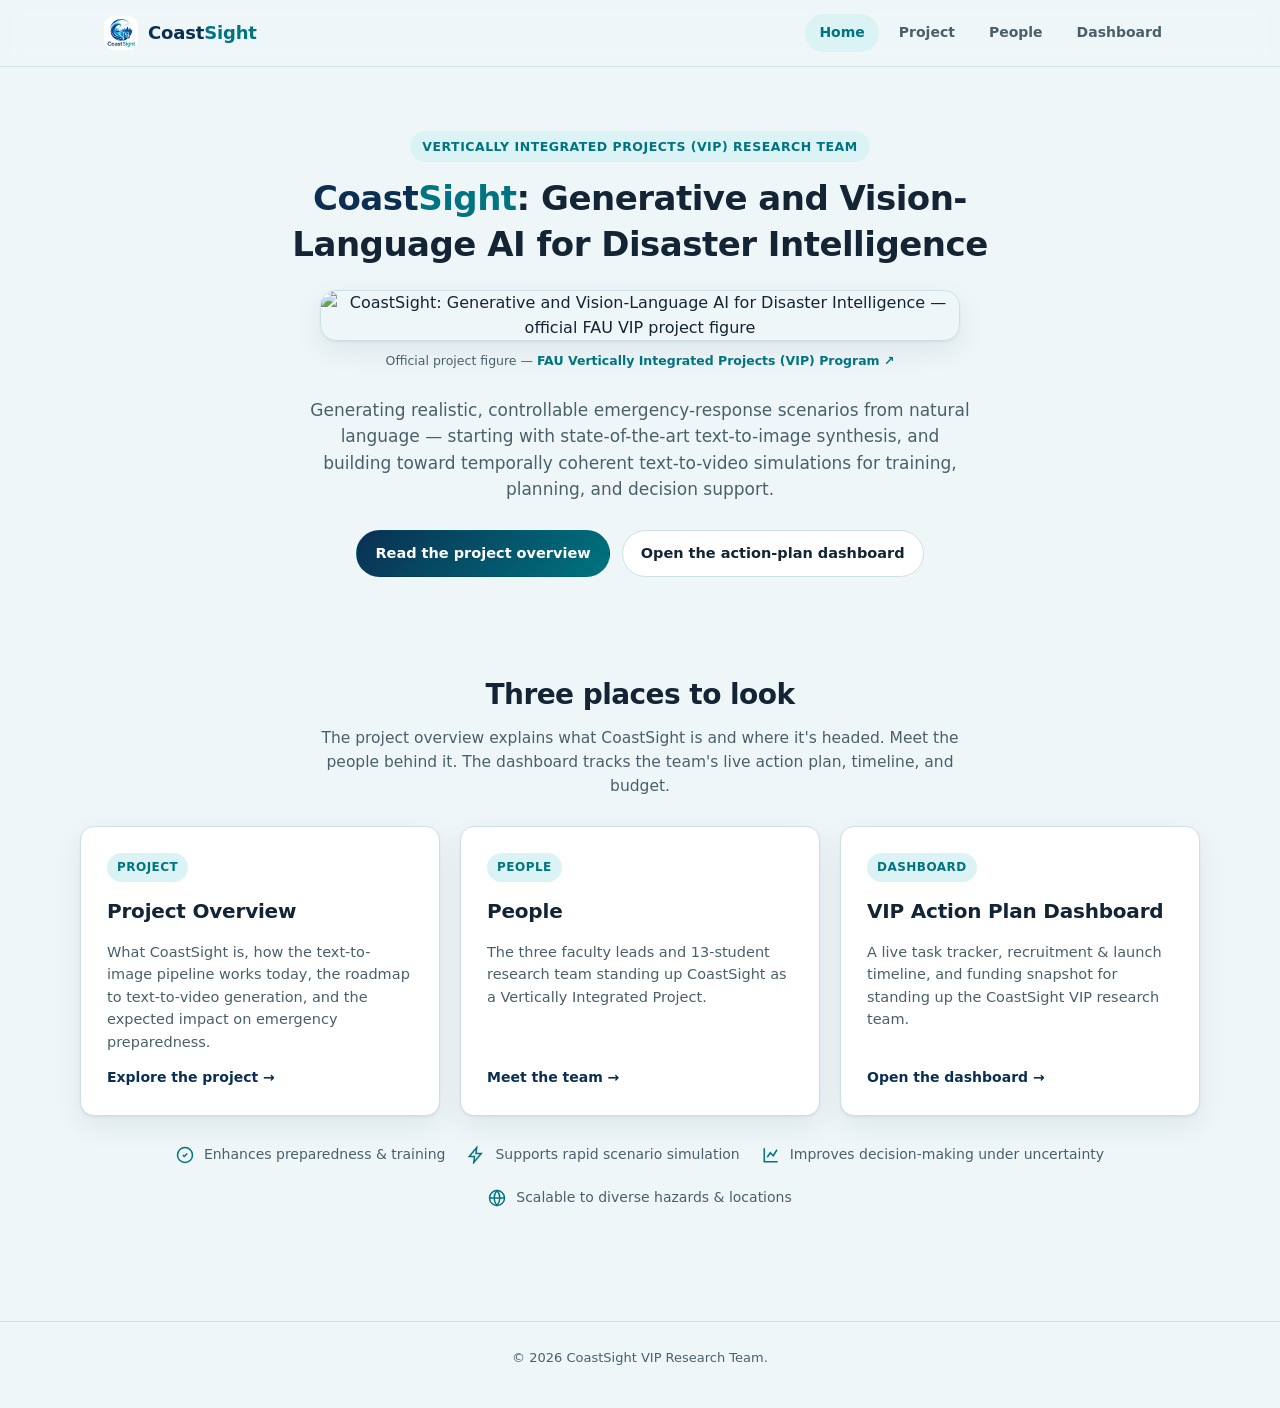
==== index.html @ cda17457 "initial commit" ====
<!doctype html>
<html lang="en">
<head>
<meta charset="utf-8" />
<meta name="viewport" content="width=device-width,initial-scale=1" />
<title>CoastSight: Generative and Vision-Language AI for Disaster Intelligence</title>
<meta name="description" content="CoastSight is an FAU Vertically Integrated Projects (VIP) research team building generative and vision-language AI — text-to-video generation and disaster video understanding — for coastal emergency response and resilience." />
<link rel="icon" href="assets/logo-small.png" />
<link rel="stylesheet" href="assets/style.css" />
<style>
  .hero{
    padding:64px 0 40px; text-align:center;
  }
  .hero h1{
    font-size:clamp(24px, 3.4vw, 34px); line-height:1.35; letter-spacing:-.015em;
    margin:0 auto 22px; max-width:800px; font-weight:800;
  }
  .hero h1 .cs-coast{ color:var(--navy); }
  .hero h1 .cs-sight{ color:var(--teal); }
  .hero h1 .cs-rest{ color:var(--text); }
  .hero-figure{ margin:4px auto 26px; max-width:640px; }
  .hero-figure img{
    width:100%; display:block; border-radius:16px; border:1px solid var(--border); box-shadow:var(--shadow);
  }
  .hero-figure figcaption{ margin-top:10px; font-size:12.5px; color:var(--muted); }
  .hero-figure figcaption a{ color:var(--teal); text-decoration:none; font-weight:650; }
  .hero-figure figcaption a:hover{ text-decoration:underline; }
  .hero p.lead{ color:var(--muted); font-size:17px; max-width:62ch; margin:0 auto 28px; }
  .hero .actions{ display:flex; gap:12px; justify-content:center; flex-wrap:wrap; }

  .stats{ display:flex; gap:28px; justify-content:center; flex-wrap:wrap; margin-top:44px; }
  .stat{ text-align:center; min-width:140px; }
  .stat .v{ font-size:26px; font-weight:800; color:var(--navy); letter-spacing:-.02em; }
  .stat .k{ font-size:13px; color:var(--muted); margin-top:2px; }

  .pages{ display:grid; grid-template-columns:repeat(3,1fr); gap:20px; }
  @media (max-width:900px){ .pages{ grid-template-columns:1fr 1fr; } }
  @media (max-width:600px){ .pages{ grid-template-columns:1fr; } }
  .pagecard{
    background:var(--surface); border:1px solid var(--border); border-radius:var(--radius);
    box-shadow:var(--shadow); padding:26px; text-decoration:none; color:var(--text);
    display:flex; flex-direction:column; gap:14px; transition:transform .15s, box-shadow .15s;
  }
  .pagecard:hover{ transform:translateY(-3px); box-shadow:0 16px 34px rgba(10,47,82,.14); }
  .pagecard .tag{
    font-size:12px; font-weight:700; text-transform:uppercase; letter-spacing:.04em;
    color:var(--teal); background:var(--tealSoft); display:inline-block; padding:5px 10px;
    border-radius:999px; width:max-content;
  }
  .pagecard h3{ margin:0; font-size:20px; letter-spacing:-.01em; }
  .pagecard p{ margin:0; color:var(--muted); font-size:14.5px; }
  .pagecard .go{ margin-top:auto; font-weight:700; font-size:14px; color:var(--navy); display:flex; align-items:center; gap:6px; }
  .pagecard:hover .go{ color:var(--teal); }

  .impact-strip{
    display:flex; gap:22px; flex-wrap:wrap; justify-content:center; padding:28px 0 8px;
  }
  .impact-item{ display:flex; align-items:center; gap:10px; font-size:14px; color:var(--muted); }
  .impact-item svg{ width:18px; height:18px; color:var(--teal); flex:0 0 auto; }
</style>
</head>
<body>

  <header class="site-header">
    <nav class="site-nav">
      <a class="brand" href="https://awal-ahmed.github.io/coastsight/index.html">
        <img src="assets/logo-small.png" alt="CoastSight logo" />
        <span class="word"><b>Coast</b><span>Sight</span></span>
      </a>
      <div class="nav-links">
        <a href="index.html" class="active">Home</a>
        <a href="project/index.html">Project</a>
        <a href="people/index.html">People</a>
        <a href="dashboard/index.html">Dashboard</a>
      </div>
    </nav>
  </header>

  <main>
    <section class="hero container">
      <div class="eyebrow">Vertically Integrated Projects (VIP) Research Team</div>
      <h1><span class="cs-coast">Coast</span><span class="cs-sight">Sight</span><span class="cs-rest">: Generative and Vision-Language AI for Disaster Intelligence</span></h1>

      <figure class="hero-figure">
        <img src="https://www.fau.edu/vip/images/project-image-cards/ai-for-disaster-intelligence.png" alt="CoastSight: Generative and Vision-Language AI for Disaster Intelligence — official FAU VIP project figure" loading="lazy" />
        <figcaption>Official project figure — <a href="https://www.fau.edu/vip/projects/coastsight-coastal-ai-disaster-intelligence-/" target="_blank" rel="noopener">FAU Vertically Integrated Projects (VIP) Program ↗</a></figcaption>
      </figure>

      <p class="lead">
        Generating realistic, controllable emergency-response scenarios from natural language —
        starting with state-of-the-art text-to-image synthesis, and building toward temporally
        coherent text-to-video simulations for training, planning, and decision support.
      </p>
      <div class="actions">
        <a class="btn btn-primary" href="project/index.html">Read the project overview</a>
        <a class="btn btn-ghost" href="dashboard/index.html">Open the action-plan dashboard</a>
      </div>
    </section>

    <section class="section container">
      <div class="section-head" style="margin:0 auto 28px;text-align:center;max-width:640px;">
        <h2>Three places to look</h2>
        <p>The project overview explains what CoastSight is and where it's headed. Meet the people behind it. The dashboard tracks the team's live action plan, timeline, and budget.</p>
      </div>

      <div class="pages">
        <a class="pagecard" href="project/index.html">
          <span class="tag">Project</span>
          <h3>Project Overview</h3>
          <p>What CoastSight is, how the text-to-image pipeline works today, the roadmap to text-to-video generation, and the expected impact on emergency preparedness.</p>
          <span class="go">Explore the project →</span>
        </a>
        <a class="pagecard" href="people/index.html">
          <span class="tag">People</span>
          <h3>People</h3>
          <p>The three faculty leads and 13-student research team standing up CoastSight as a Vertically Integrated Project.</p>
          <span class="go">Meet the team →</span>
        </a>
        <a class="pagecard" href="dashboard/index.html">
          <span class="tag">Dashboard</span>
          <h3>VIP Action Plan Dashboard</h3>
          <p>A live task tracker, recruitment &amp; launch timeline, and funding snapshot for standing up the CoastSight VIP research team.</p>
          <span class="go">Open the dashboard →</span>
        </a>
      </div>

      <div class="impact-strip">
        <div class="impact-item"><svg viewBox="0 0 24 24" fill="none" stroke="currentColor" stroke-width="2"><path d="M9 12l2 2 4-4"/><circle cx="12" cy="12" r="10"/></svg>Enhances preparedness &amp; training</div>
        <div class="impact-item"><svg viewBox="0 0 24 24" fill="none" stroke="currentColor" stroke-width="2"><path d="M13 2 3 14h7l-1 8 10-12h-7z"/></svg>Supports rapid scenario simulation</div>
        <div class="impact-item"><svg viewBox="0 0 24 24" fill="none" stroke="currentColor" stroke-width="2"><path d="M3 3v18h18"/><path d="M7 15l4-6 4 4 5-8"/></svg>Improves decision-making under uncertainty</div>
        <div class="impact-item"><svg viewBox="0 0 24 24" fill="none" stroke="currentColor" stroke-width="2"><circle cx="12" cy="12" r="10"/><path d="M12 2a15 15 0 0 1 0 20 15 15 0 0 1 0-20z"/><path d="M2 12h20"/></svg>Scalable to diverse hazards &amp; locations</div>
      </div>
    </section>
  </main>

  <footer class="site-footer">
    <div class="container">
      <div>© 2026 CoastSight VIP Research Team.</div>
    </div>
  </footer>

</body>
</html>
---- assets/style.css ----
/* ============================================================
   CoastSight — shared design tokens & site chrome
   Used by index.html, project/index.html, dashboard/index.html
   ============================================================ */

:root{
  --navy:#0A2F52;
  --navy-2:#0E3E6B;
  --teal:#007480;
  --teal-2:#0BC0CF;
  --tealSoft:#DCF3F5;
  --navySoft:#E1EAF3;
  --bg:#EFF6F8;
  --surface:#FFFFFF;
  --surface2:#E5F0F2;
  --border:#CDE1E5;
  --text:#132435;
  --muted:#49606B;
  --radius:14px;
  --radius-sm:10px;
  --shadow:0 1px 2px rgba(10,47,82,.07), 0 10px 28px rgba(10,47,82,.08);
  --sans: ui-sans-serif, system-ui, -apple-system, "Segoe UI", Roboto, Arial, "Noto Sans", sans-serif;
  --maxw: 1120px;
}

*{ box-sizing:border-box; }
html{ color-scheme:light; }
html,body{ margin:0; }
body{
  font-family:var(--sans); color:var(--text); background:var(--bg);
  line-height:1.55; -webkit-font-smoothing:antialiased;
}
img{ max-width:100%; display:block; }
a{ color:inherit; }
.container{ max-width:var(--maxw); margin:0 auto; padding:0 24px; }

/* ---------- Site header / nav ---------- */
.site-header{
  position:sticky; top:0; z-index:20;
  background:color-mix(in srgb, var(--bg) 88%, transparent);
  backdrop-filter:saturate(180%) blur(10px);
  border-bottom:1px solid var(--border);
}
.site-nav{
  max-width:var(--maxw); margin:0 auto; padding:14px 24px;
  display:flex; align-items:center; justify-content:space-between; gap:16px;
}
.brand{ display:flex; align-items:center; gap:10px; text-decoration:none; }
.brand img{ width:34px; height:34px; border-radius:9px; }
.brand .word{ font-size:18px; font-weight:700; letter-spacing:-.01em; }
.brand .word b{ color:var(--navy); font-weight:800; }
.brand .word span{ color:var(--teal); font-weight:800; }

.nav-links{ display:flex; gap:6px; align-items:center; flex-wrap:wrap; }
.nav-links a{
  text-decoration:none; font-size:14px; font-weight:600; color:var(--muted);
  padding:8px 14px; border-radius:999px; transition:background .15s,color .15s;
}
.nav-links a:hover{ background:var(--surface2); color:var(--text); }
.nav-links a.active{ background:var(--tealSoft); color:var(--teal); }

/* ---------- Footer ---------- */
.site-footer{
  border-top:1px solid var(--border); margin-top:48px; align-items:center;
}
.site-footer .container{
  padding:26px 24px 40px; display:flex; flex-wrap:wrap; gap:12px;
  align-items:center; justify-content:center; color:var(--muted); font-size:13px;
}

.site-footer .double-container{
  padding:26px 24px 40px; display:flex; flex-wrap:wrap; gap:12px;
  align-items:center; justify-content:space-between; color:var(--muted); font-size:13px;
}
.site-footer a{ color:var(--muted); text-decoration:none; }
.site-footer a:hover{ color:var(--teal); }
.foot-links{ display:flex; gap:16px; flex-wrap:wrap; }

/* ---------- Generic building blocks ---------- */
.eyebrow{
  display:inline-flex; align-items:center; gap:8px; font-size:12.5px; font-weight:700;
  letter-spacing:.04em; text-transform:uppercase; color:var(--teal);
  background:var(--tealSoft); border-radius:999px; padding:6px 12px; margin-bottom:14px;
}
.section{ padding:56px 0; }
.section-head{ margin-bottom:32px; }
.section-head h2{ font-size:28px; letter-spacing:-.02em; margin:0 0 10px; }
.section-head p{ color:var(--muted); margin:0; font-size:15.5px; }

.card{
  background:var(--surface); border:1px solid var(--border); border-radius:var(--radius);
  box-shadow:var(--shadow); padding:22px;
}

.btn{
  display:inline-flex; align-items:center; gap:8px; font-weight:650; font-size:14.5px;
  text-decoration:none; padding:11px 18px; border-radius:999px; border:1px solid transparent;
  transition:transform .12s, box-shadow .12s, background .15s;
}
.btn-primary{ background:linear-gradient(135deg, var(--navy), var(--teal)); color:#fff; }
.btn-primary:hover{ transform:translateY(-1px); box-shadow:0 8px 18px rgba(10,47,82,.25); }
.btn-ghost{ background:var(--surface); border-color:var(--border); color:var(--text); }
.btn-ghost:hover{ background:var(--surface2); }

.grid-2{ display:grid; grid-template-columns:1fr 1fr; gap:18px; }
.grid-3{ display:grid; grid-template-columns:repeat(3,1fr); gap:18px; }
.grid-5{ display:grid; grid-template-columns:repeat(5,1fr); gap:16px; }
@media (max-width:900px){
  .grid-3{ grid-template-columns:1fr 1fr; }
  .grid-5{ grid-template-columns:1fr 1fr; }
}
@media (max-width:640px){
  .grid-2, .grid-3, .grid-5{ grid-template-columns:1fr; }
  .site-nav{ flex-direction:row; }
  .nav-links a{ padding:7px 10px; font-size:13px; }
  .brand .word{ display:none; }
}

.icon-tile{
  width:42px; height:42px; border-radius:11px; display:grid; place-items:center;
  background:var(--navySoft); flex:0 0 auto;
}
.icon-tile svg{ width:22px; height:22px; color:var(--navy); }
.icon-tile.teal{ background:var(--tealSoft); }
.icon-tile.teal svg{ color:var(--teal); }
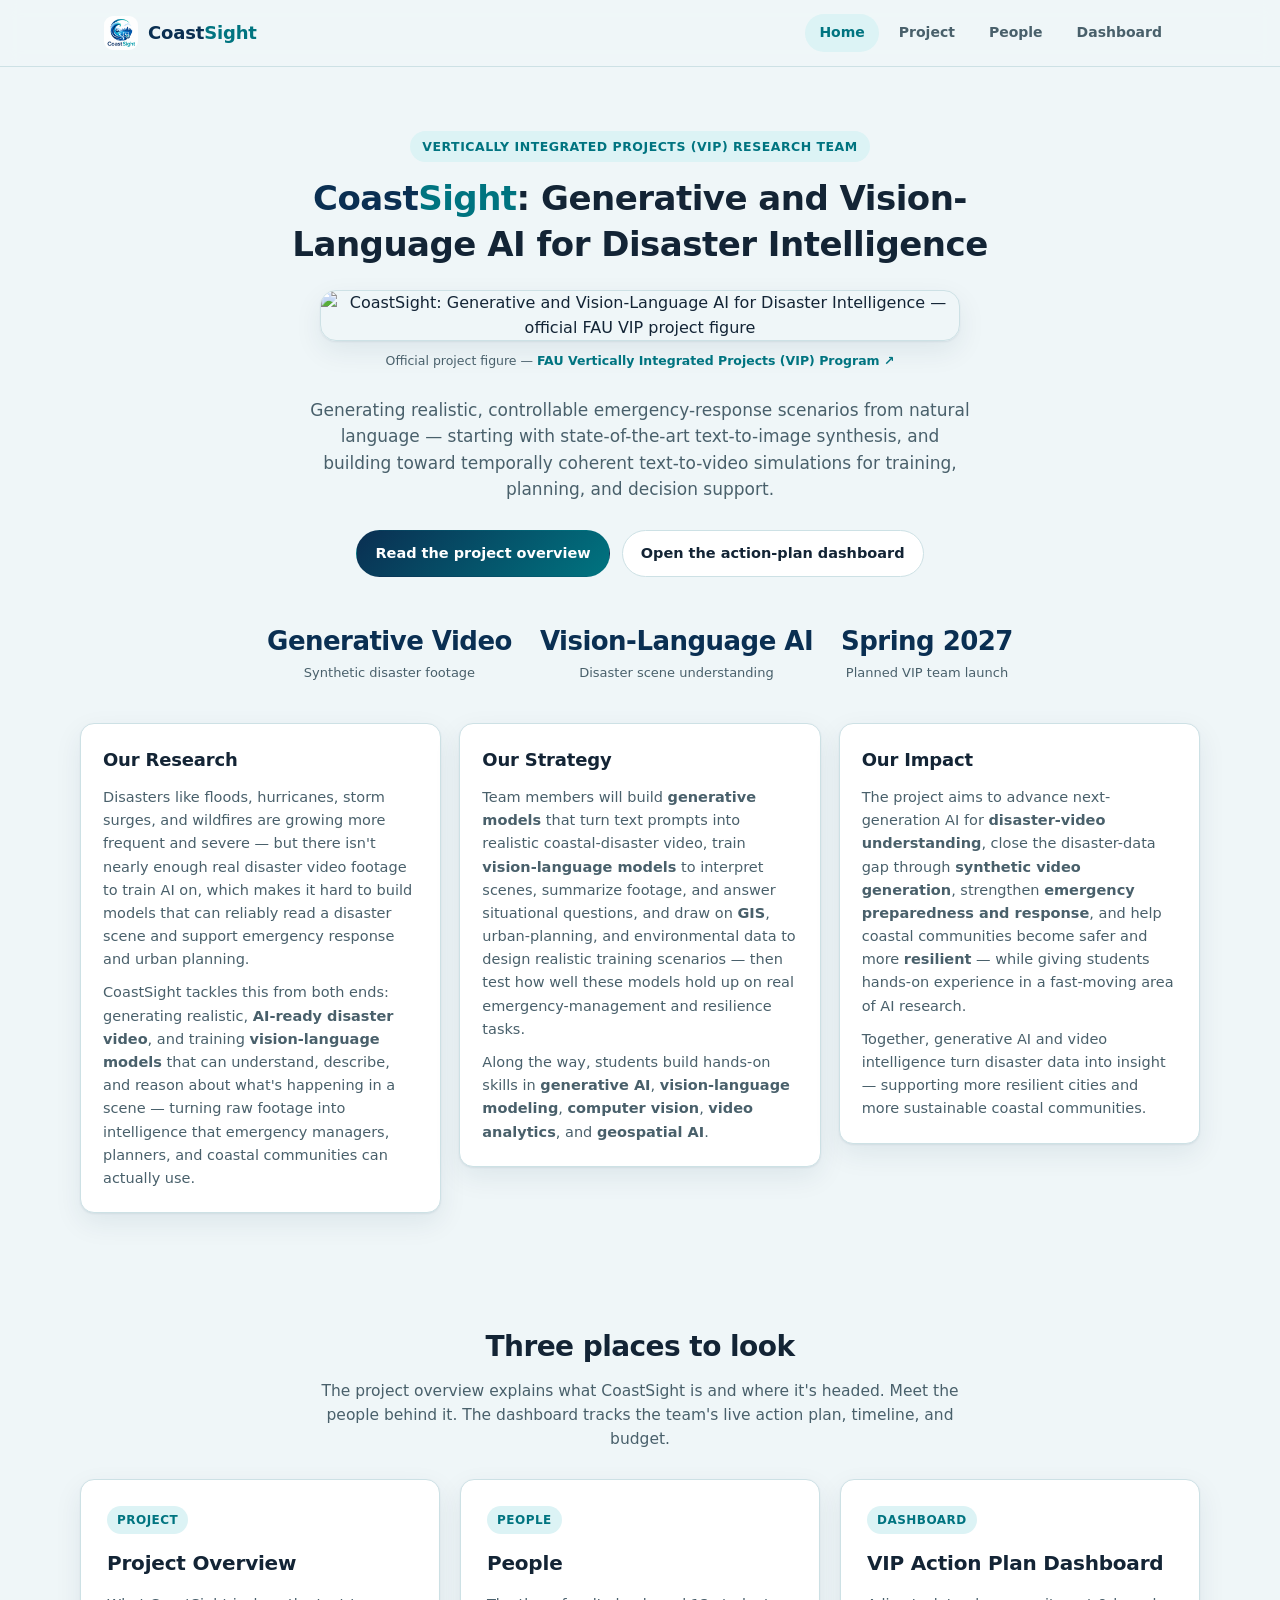
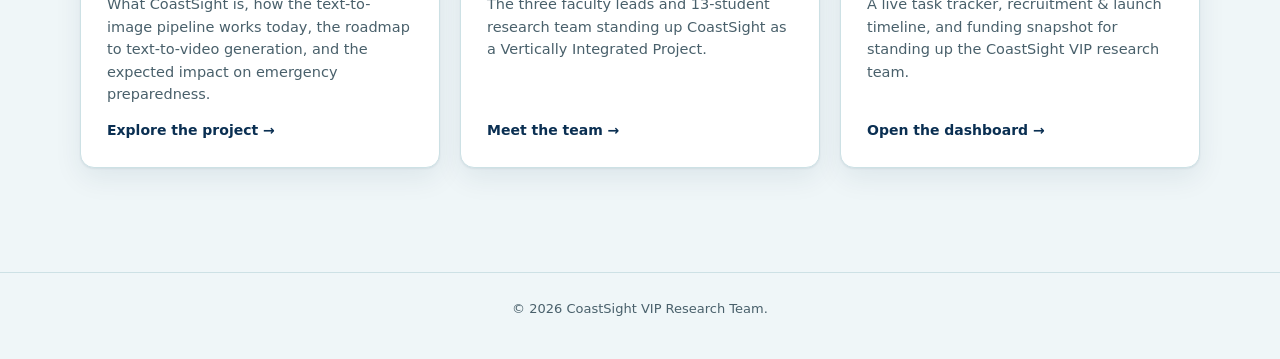
==== commit aacf75c3: "strategy and impact" ====
--- a/index.html
+++ b/index.html
@@ -52,11 +52,26 @@
   .pagecard .go{ margin-top:auto; font-weight:700; font-size:14px; color:var(--navy); display:flex; align-items:center; gap:6px; }
   .pagecard:hover .go{ color:var(--teal); }
 
-  .impact-strip{
-    display:flex; gap:22px; flex-wrap:wrap; justify-content:center; padding:28px 0 8px;
-  }
-  .impact-item{ display:flex; align-items:center; gap:10px; font-size:14px; color:var(--muted); }
-  .impact-item svg{ width:18px; height:18px; color:var(--teal); flex:0 0 auto; }
+  .keywords-row{
+    display:flex; flex-wrap:wrap; gap:8px; align-items:center; justify-content:center; margin:0 0 24px;
+  }
+  .kw-label{
+    font-size:12px; font-weight:700; text-transform:uppercase; letter-spacing:.05em;
+    color:var(--muted); margin-right:4px;
+  }
+  .kw-chip{
+    font-size:12.5px; font-weight:600; color:var(--navy); background:var(--navySoft);
+    padding:6px 12px; border-radius:999px;
+  }
+
+  .research-grid{ display:grid; grid-template-columns:repeat(3,1fr); gap:18px; align-items:start; }
+  @media (max-width:900px){ .research-grid{ grid-template-columns:1fr; } }
+  .research-card h3{ margin:0 0 12px; font-size:18px; letter-spacing:-.01em; }
+  .research-card p{ margin:0 0 10px; font-size:14.5px; color:var(--muted); line-height:1.6; }
+  .research-card p:last-child{ margin-bottom:0; }
+  .research-card ul{ margin:0 0 10px; padding-left:18px; font-size:14.5px; color:var(--muted); line-height:1.6; }
+  .research-card ul li{ margin-bottom:6px; }
+  .research-card ul li:last-child{ margin-bottom:0; }
 </style>
 </head>
 <body>
@@ -94,6 +109,63 @@
       <div class="actions">
         <a class="btn btn-primary" href="project/index.html">Read the project overview</a>
         <a class="btn btn-ghost" href="dashboard/index.html">Open the action-plan dashboard</a>
+      </div>
+
+      <div class="stats">
+        <div class="stat"><div class="v">Generative Video</div><div class="k">Synthetic disaster footage</div></div>
+        <div class="stat"><div class="v">Vision-Language AI</div><div class="k">Disaster scene understanding</div></div>
+        <div class="stat"><div class="v">Spring 2027</div><div class="k">Planned VIP team launch</div></div>
+      </div>
+    </section>
+
+    <section class="section container" style="padding-top:0;">
+
+      <div class="research-grid">
+        <div class="card research-card">
+          <h3>Our Research</h3>
+          <p>
+            Disasters like floods, hurricanes, storm surges, and wildfires are growing more
+            frequent and severe — but there isn't nearly enough real disaster video footage to
+            train AI on, which makes it hard to build models that can reliably read a disaster
+            scene and support emergency response and urban planning.
+          </p>
+          <p>
+            CoastSight tackles this from both ends: generating realistic, <b>AI-ready disaster video</b>,
+            and training <b>vision-language models</b> that can understand, describe, and reason about
+            what's happening in a scene — turning raw footage into intelligence that emergency
+            managers, planners, and coastal communities can actually use.
+          </p>
+        </div>
+
+        <div class="card research-card">
+          <h3>Our Strategy</h3>
+          <p>
+            Team members will build <b>generative models</b> that turn text prompts into realistic
+            coastal-disaster video, train <b>vision-language models</b> to interpret scenes, summarize
+            footage, and answer situational questions, and draw on <b>GIS</b>, urban-planning, and
+            environmental data to design realistic training scenarios — then test how well these
+            models hold up on real emergency-management and resilience tasks.
+          </p>
+          <p>
+            Along the way, students build hands-on skills in <b>generative AI</b>, <b>vision-language
+            modeling</b>, <b>computer vision</b>, <b>video analytics</b>, and <b>geospatial AI</b>.
+          </p>
+        </div>
+
+        <div class="card research-card">
+          <h3>Our Impact</h3>
+          <p>
+            The project aims to advance next-generation AI for <b>disaster-video understanding</b>,
+            close the disaster-data gap through <b>synthetic video generation</b>, strengthen
+            <b>emergency preparedness and response</b>, and help coastal communities become safer
+            and more <b>resilient</b> — while giving students hands-on experience in a fast-moving
+            area of AI research.
+          </p>
+          <p>
+            Together, generative AI and video intelligence turn disaster data into insight —
+            supporting more resilient cities and more sustainable coastal communities.
+          </p>
+        </div>
       </div>
     </section>
 
@@ -123,13 +195,6 @@
           <span class="go">Open the dashboard →</span>
         </a>
       </div>
-
-      <div class="impact-strip">
-        <div class="impact-item"><svg viewBox="0 0 24 24" fill="none" stroke="currentColor" stroke-width="2"><path d="M9 12l2 2 4-4"/><circle cx="12" cy="12" r="10"/></svg>Enhances preparedness &amp; training</div>
-        <div class="impact-item"><svg viewBox="0 0 24 24" fill="none" stroke="currentColor" stroke-width="2"><path d="M13 2 3 14h7l-1 8 10-12h-7z"/></svg>Supports rapid scenario simulation</div>
-        <div class="impact-item"><svg viewBox="0 0 24 24" fill="none" stroke="currentColor" stroke-width="2"><path d="M3 3v18h18"/><path d="M7 15l4-6 4 4 5-8"/></svg>Improves decision-making under uncertainty</div>
-        <div class="impact-item"><svg viewBox="0 0 24 24" fill="none" stroke="currentColor" stroke-width="2"><circle cx="12" cy="12" r="10"/><path d="M12 2a15 15 0 0 1 0 20 15 15 0 0 1 0-20z"/><path d="M2 12h20"/></svg>Scalable to diverse hazards &amp; locations</div>
-      </div>
     </section>
   </main>
 
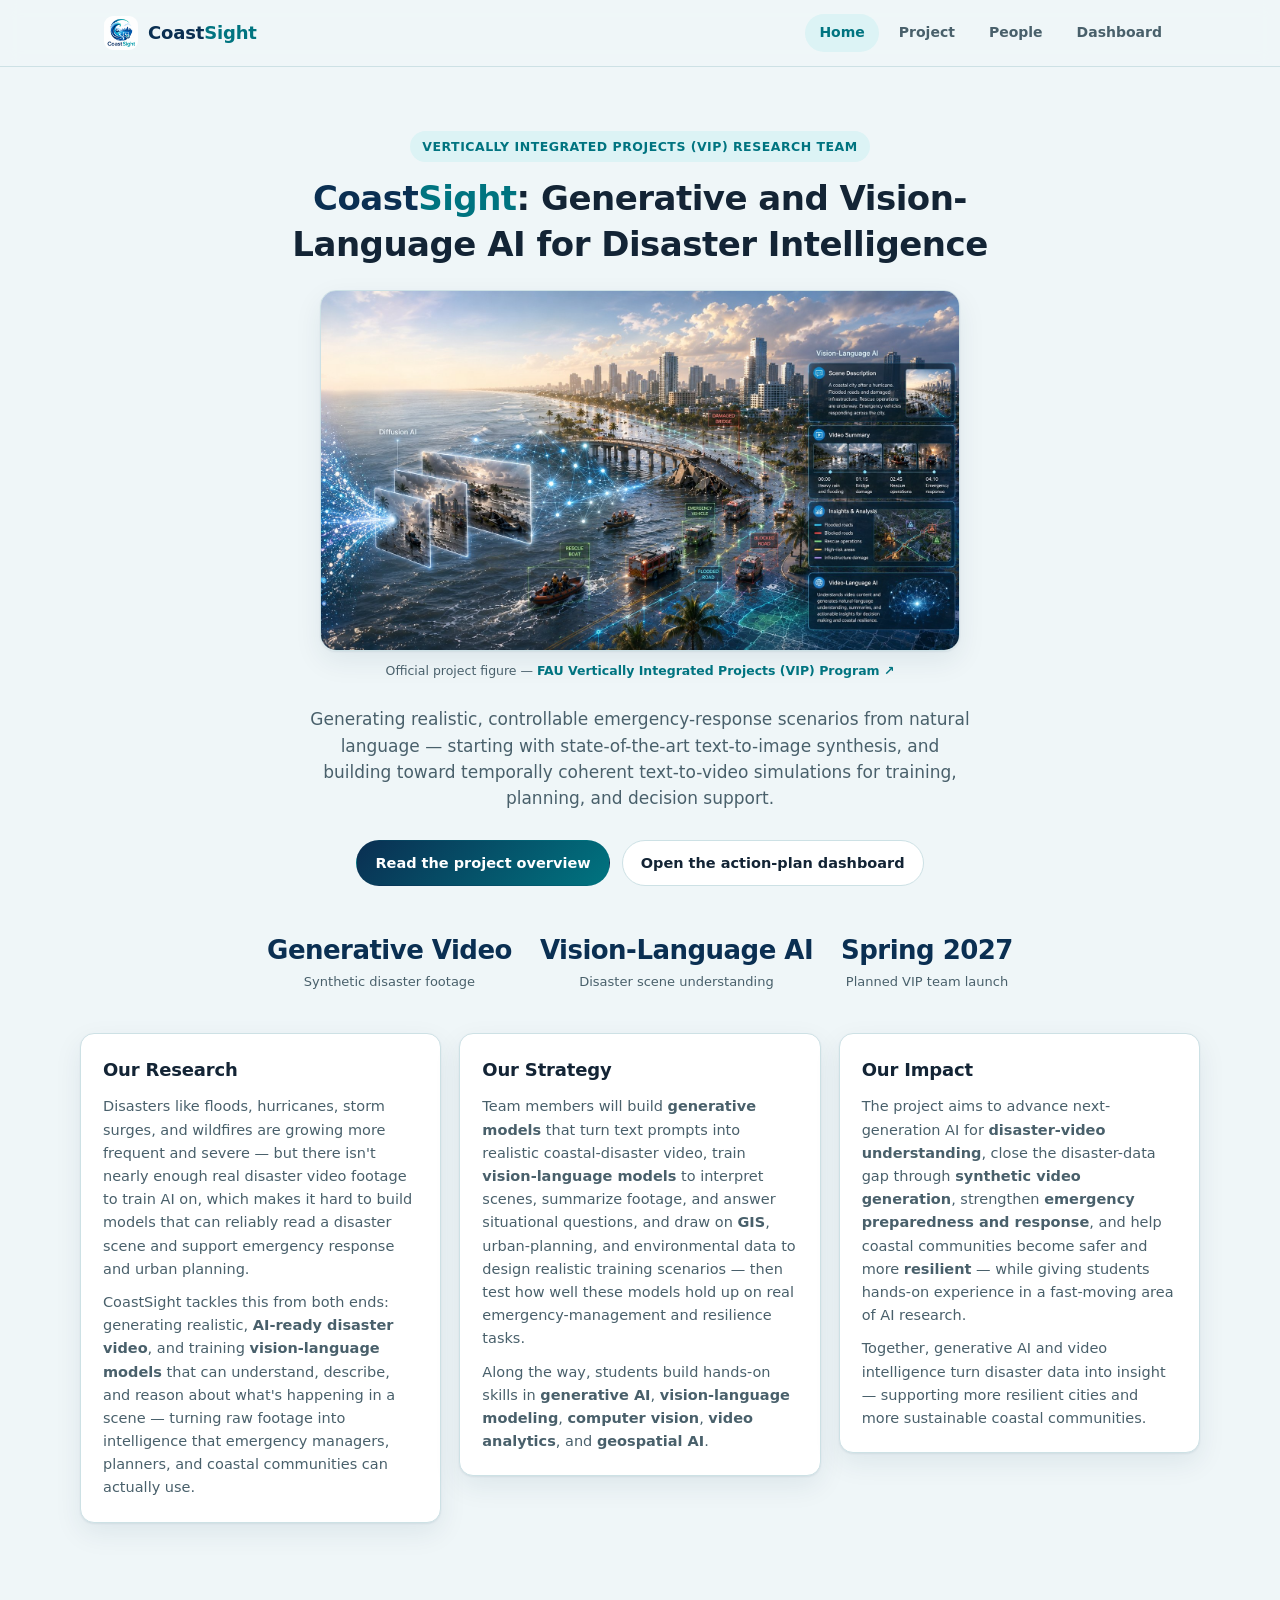
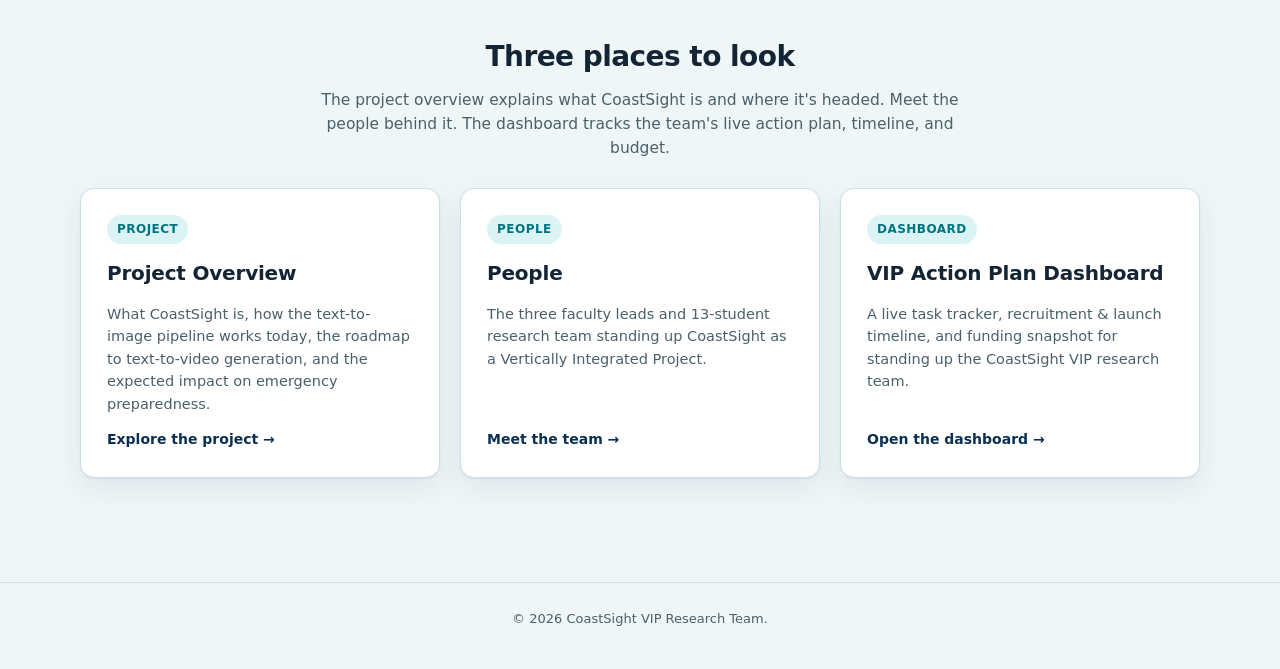
==== commit dca92837: "Host hero figure locally instead of hot-linking fau.edu Co-Authored-By: Claude Opus 5.5 <noreply@ant" ====
--- a/index.html
+++ b/index.html
@@ -9,7 +9,7 @@
 <link rel="stylesheet" href="assets/style.css" />
 <style>
   .hero{
-    padding:64px 0 40px; text-align:center;
+    padding-top:64px; padding-bottom:40px; text-align:center;
   }
   .hero h1{
     font-size:clamp(24px, 3.4vw, 34px); line-height:1.35; letter-spacing:-.015em;
@@ -78,7 +78,7 @@
 
   <header class="site-header">
     <nav class="site-nav">
-      <a class="brand" href="https://awal-ahmed.github.io/coastsight/index.html">
+      <a class="brand" href="https://speedlab-git.github.io/coastsight/index.html">
         <img src="assets/logo-small.png" alt="CoastSight logo" />
         <span class="word"><b>Coast</b><span>Sight</span></span>
       </a>
@@ -97,7 +97,7 @@
       <h1><span class="cs-coast">Coast</span><span class="cs-sight">Sight</span><span class="cs-rest">: Generative and Vision-Language AI for Disaster Intelligence</span></h1>
 
       <figure class="hero-figure">
-        <img src="https://www.fau.edu/vip/images/project-image-cards/ai-for-disaster-intelligence.png" alt="CoastSight: Generative and Vision-Language AI for Disaster Intelligence — official FAU VIP project figure" loading="lazy" />
+        <img src="assets/coastsight-hero.jpg" alt="CoastSight: Generative and Vision-Language AI for Disaster Intelligence — coastal city after a hurricane, with diffusion and vision-language AI analysis overlays" />
         <figcaption>Official project figure — <a href="https://www.fau.edu/vip/projects/coastsight-coastal-ai-disaster-intelligence-/" target="_blank" rel="noopener">FAU Vertically Integrated Projects (VIP) Program ↗</a></figcaption>
       </figure>
 
--- a/assets/style.css
+++ b/assets/style.css
@@ -111,9 +111,11 @@
 }
 @media (max-width:640px){
   .grid-2, .grid-3, .grid-5{ grid-template-columns:1fr; }
-  .site-nav{ flex-direction:row; }
+  .site-nav{ flex-direction:row; padding:12px 16px; }
   .nav-links a{ padding:7px 10px; font-size:13px; }
   .brand .word{ display:none; }
+  .container{ padding:0 16px; }
+  .site-footer .container, .site-footer .double-container{ padding:22px 16px 32px; }
 }
 
 .icon-tile{
